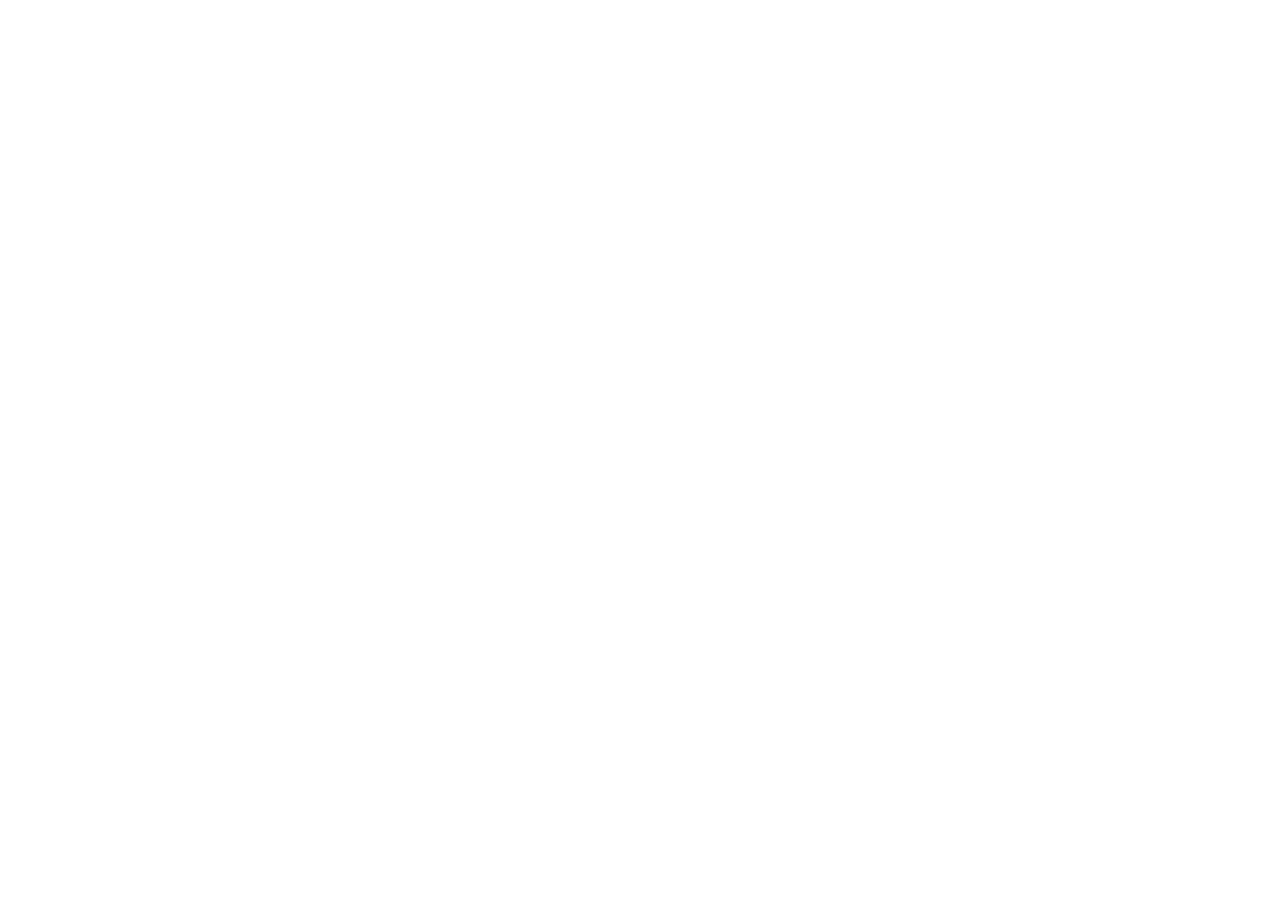
==== project/index.html @ 80e6a1a6 "progress" ====
<html lang="en">
<head>
    <meta charset="UTF-8">
    <meta name="viewport" content="width=device-width, initial-scale=1.0">
    <title>cool hover effects!</title>
</head>
<body>
    
</body>
</html>
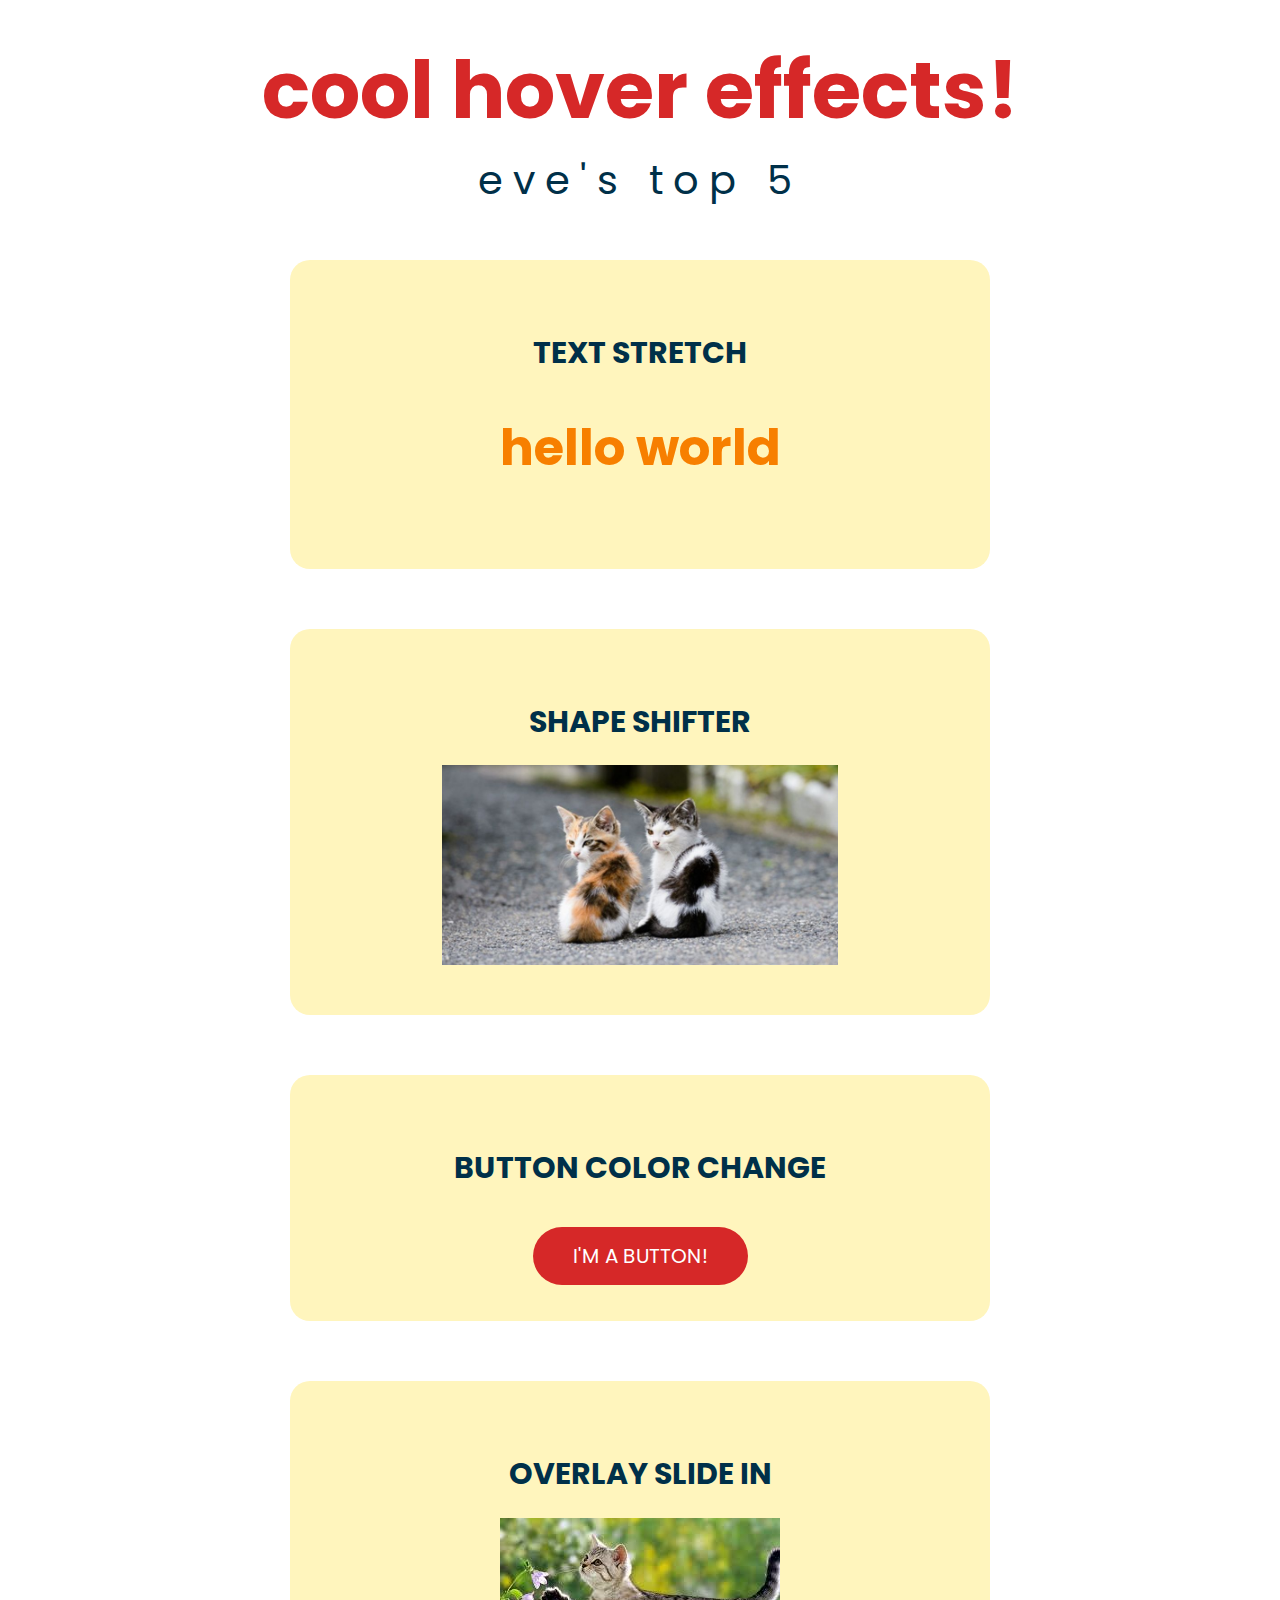
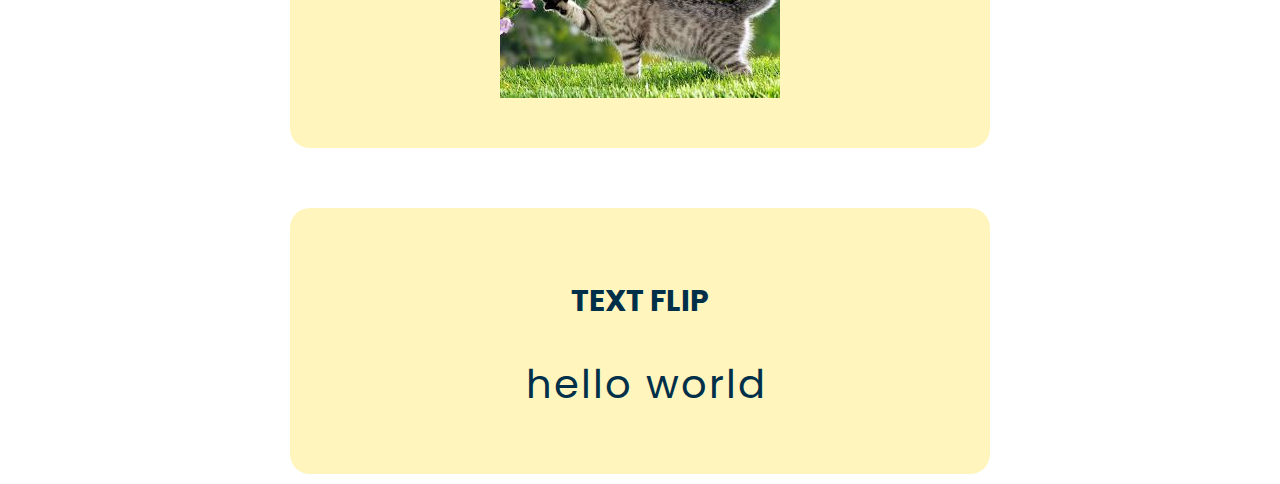
==== commit 0407184f: "done" ====
--- a/project/index.html
+++ b/project/index.html
@@ -2,9 +2,60 @@
 <head>
     <meta charset="UTF-8">
     <meta name="viewport" content="width=device-width, initial-scale=1.0">
+    <link rel="stylesheet" 
+    href="style.css">
+    <link href="https://fonts.googleapis.com/css2?family=Poppins&display=swap" rel="stylesheet">
+
     <title>cool hover effects!</title>
 </head>
 <body>
+    <header>
+        <h1 class="header">cool hover effects!</h1>
+        <h1 class="subtitle"> eve's top 5</h1>
+    </header>
+    <div class="container">
+        <div class="box">
+            <h1 class="title">TEXT STRETCH</h1>
+            <h1 class="text-effect">hello world</h1>
+        </div>
+        <div class="box">
+            <h1 class="title">SHAPE SHIFTER</h1>
+            <img src="./images/cats.jpg" alt="" class="cats">
+        </div>
+        <div class="box">
+            <h1 class="title button-title">BUTTON COLOR CHANGE</h1>
+            <a href="#a" class="btn">I'm a button!</a>
+        </div>
+        <div class="box">
+            <h1 class="title">OVERLAY SLIDE IN</h1>
+            <div class="img-container">
+                <img src="./images/cat.jpg" alt="" class="cat" />
+                <div class="overlay">
+                    <h1 class="cat-header">cat says hi</h1>
+                </div>
+            </div>
+        </div>
+        <div class="box">
+            <h1 class="title">TEXT FLIP</h1>
+            <div class=list-container>
+            <ul class="hellolist-ul">
+                <li class="letter">h</li>
+                <li class="letter">e</li>
+                <li class="letter">l</li>
+                <li class="letter">l</li>
+                <li class="letter">o</li>
+                <li class="letter">&nbsp</li>
+                <li class="letter">w</li>
+                <li class="letter">o</li>
+                <li class="letter">r</li>
+                <li class="letter">l</li>
+                <li class="letter">d</li>
+            </ul>
+        </div>
+        </div>
+
+    </div>
     
+
 </body>
 </html>--- a/project/style.css
+++ b/project/style.css
@@ -0,0 +1,237 @@
+html,
+body {
+  font-size: 62.5%;
+  padding: 0;
+  margin: 0;
+  -webkit-box-sizing: border-box;
+          box-sizing: border-box;
+  font-family: "Poppins", sans-serif;
+}
+
+html,
+body {
+  font-size: 62.5%;
+  padding: 0;
+  margin: 0;
+  -webkit-box-sizing: border-box;
+          box-sizing: border-box;
+  font-family: "Poppins", sans-serif;
+}
+
+.text-effect {
+  font-size: 5rem;
+  color: #f77f00ff;
+  -webkit-transition: all 0.3s;
+  transition: all 0.3s;
+}
+
+.text-effect:hover {
+  color: #fcbf49ff;
+  -webkit-transform: scaleY(2);
+          transform: scaleY(2);
+}
+
+html,
+body {
+  font-size: 62.5%;
+  padding: 0;
+  margin: 0;
+  -webkit-box-sizing: border-box;
+          box-sizing: border-box;
+  font-family: "Poppins", sans-serif;
+}
+
+.cats {
+  height: 20rem;
+  -webkit-transition: all 0.3s;
+  transition: all 0.3s;
+  border-radius: 0;
+}
+
+.cats:hover {
+  border-radius: 50%;
+  -webkit-transform: scale(0.9);
+          transform: scale(0.9);
+  -webkit-filter: grayscale(100%);
+          filter: grayscale(100%);
+}
+
+html,
+body {
+  font-size: 62.5%;
+  padding: 0;
+  margin: 0;
+  -webkit-box-sizing: border-box;
+          box-sizing: border-box;
+  font-family: "Poppins", sans-serif;
+}
+
+.button-title {
+  margin-bottom: 5rem;
+}
+
+.btn,
+.btn:link,
+.btn-visited {
+  text-transform: uppercase;
+  text-decoration: none;
+  padding: 1.5rem 4rem;
+  background-color: #d62828ff;
+  color: #fff;
+  margin: 1rem auto;
+  font-size: 2rem;
+  border-radius: 10rem;
+  -webkit-transition: all 0.3s;
+  transition: all 0.3s;
+  position: relative;
+}
+
+.btn:hover {
+  background-color: #003049ff;
+  color: #f77f00ff;
+  -webkit-box-shadow: 0 0.5rem 1rem rgba(0, 0, 0, 0.5);
+          box-shadow: 0 0.5rem 1rem rgba(0, 0, 0, 0.5);
+}
+
+html,
+body {
+  font-size: 62.5%;
+  padding: 0;
+  margin: 0;
+  -webkit-box-sizing: border-box;
+          box-sizing: border-box;
+  font-family: "Poppins", sans-serif;
+}
+
+.img-container {
+  width: 47%;
+  position: relative;
+  margin: auto;
+}
+
+.cat-img {
+  display: block;
+  height: auto;
+}
+
+.overlay {
+  position: absolute;
+  bottom: 0;
+  left: 0;
+  right: 0;
+  height: 100%;
+  width: 0%;
+  opacity: 0;
+  -webkit-transition: all 0.5s ease;
+  transition: all 0.5s ease;
+  background-color: #fcbf49ff;
+  overflow: hidden;
+}
+
+.img-container:hover .overlay {
+  opacity: 75%;
+  width: 100%;
+}
+
+.cat-header {
+  color: #fff;
+  font-size: 20px;
+  position: absolute;
+  top: 50%;
+  left: 50%;
+  -webkit-transform: translate(-50%, -100%);
+          transform: translate(-50%, -100%);
+  text-align: center;
+  white-space: nowrap;
+}
+
+html,
+body {
+  font-size: 62.5%;
+  padding: 0;
+  margin: 0;
+  -webkit-box-sizing: border-box;
+          box-sizing: border-box;
+  font-family: "Poppins", sans-serif;
+}
+
+.list-container {
+  padding: 1rem;
+}
+
+.hellolist-ul {
+  margin: auto;
+  text-align: center;
+  padding-right: 3rem;
+}
+
+.hellolist-ul .letter {
+  list-style: none;
+  display: -webkit-inline-box;
+  display: -ms-inline-flexbox;
+  display: inline-flex;
+  color: #003049ff;
+  font-size: 4rem;
+  -webkit-transition: all 0.75s;
+  transition: all 0.75s;
+}
+
+.list-container:hover .letter {
+  -webkit-transform: rotateY(360deg);
+          transform: rotateY(360deg);
+  color: #f77f00ff;
+}
+
+.header {
+  color: #d62828ff;
+  font-size: 8rem;
+  padding: 3rem;
+  padding-bottom: 0;
+  margin: 0;
+  text-align: center;
+}
+
+.subtitle {
+  color: #003049ff;
+  font-size: 4rem;
+  font-weight: 400;
+  letter-spacing: 1rem;
+  text-align: center;
+  margin: 0;
+  p-bottom: 0;
+}
+
+.container {
+  width: 100vw;
+  margin: auto;
+  display: -webkit-box;
+  display: -ms-flexbox;
+  display: flex;
+  -webkit-box-orient: vertical;
+  -webkit-box-direction: normal;
+      -ms-flex-direction: column;
+          flex-direction: column;
+  -ms-flex-pack: distribute;
+      justify-content: space-around;
+  -webkit-box-align: center;
+      -ms-flex-align: center;
+          align-items: center;
+  text-align: center;
+}
+
+.box {
+  border-radius: 2rem;
+  padding: 5rem;
+  height: auto;
+  margin: 5rem;
+  margin-bottom: 1rem;
+  background-color: #fff5bd;
+  width: 60rem;
+}
+
+.title {
+  font-size: 3rem;
+  text-transform: uppercase;
+  color: #003049ff;
+}
+/*# sourceMappingURL=style.css.map */